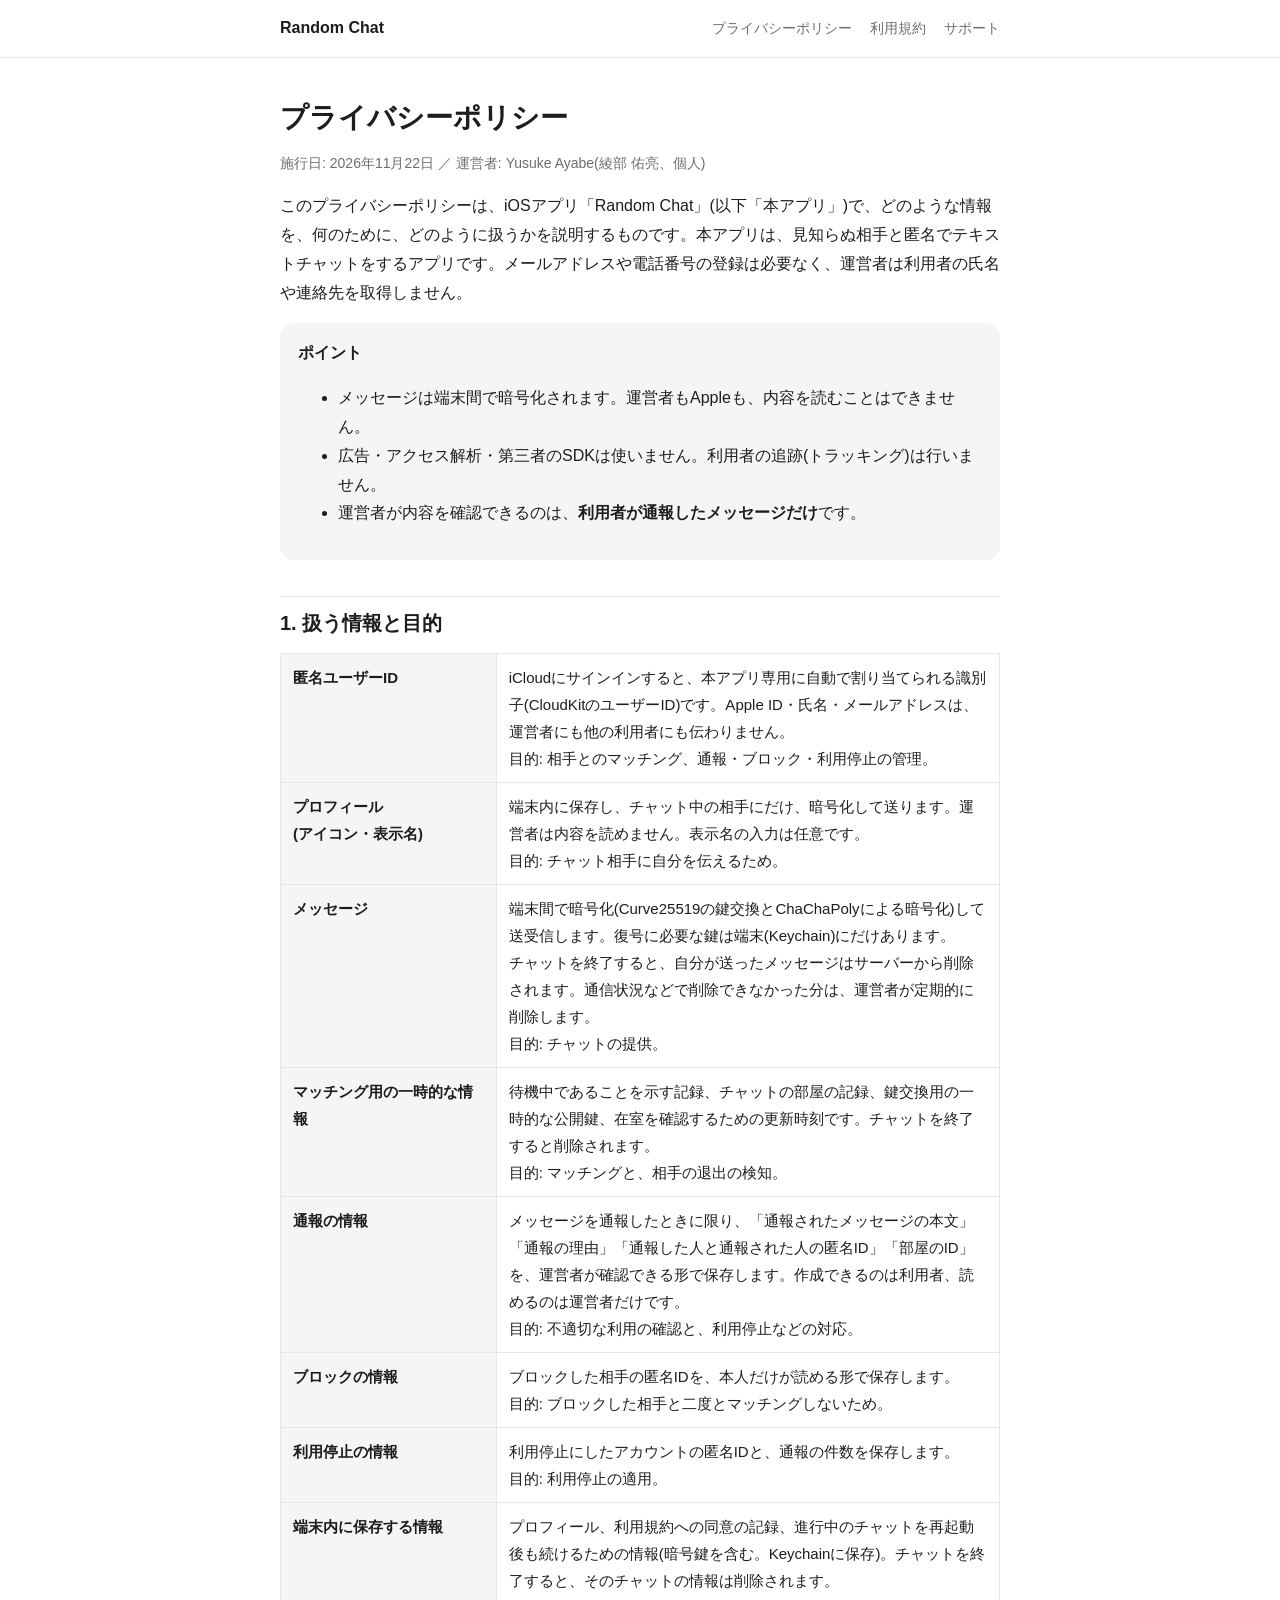
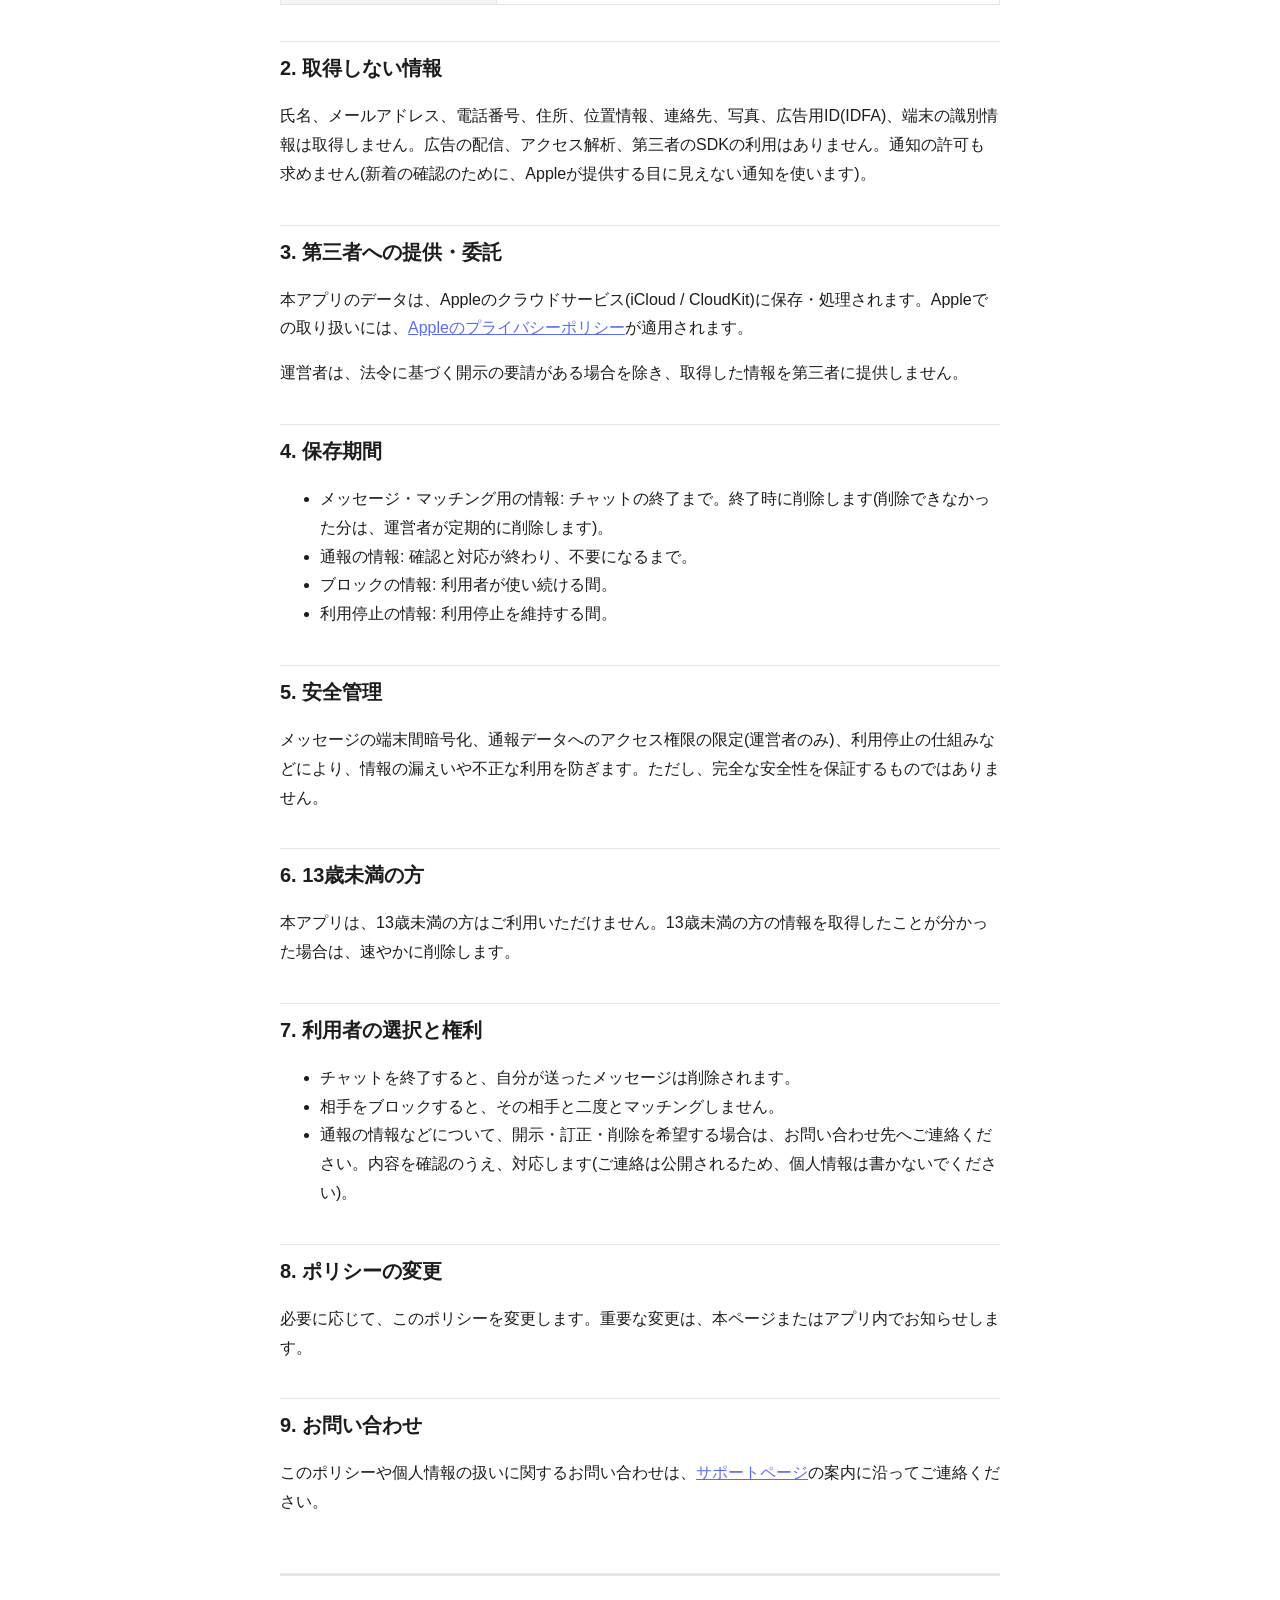
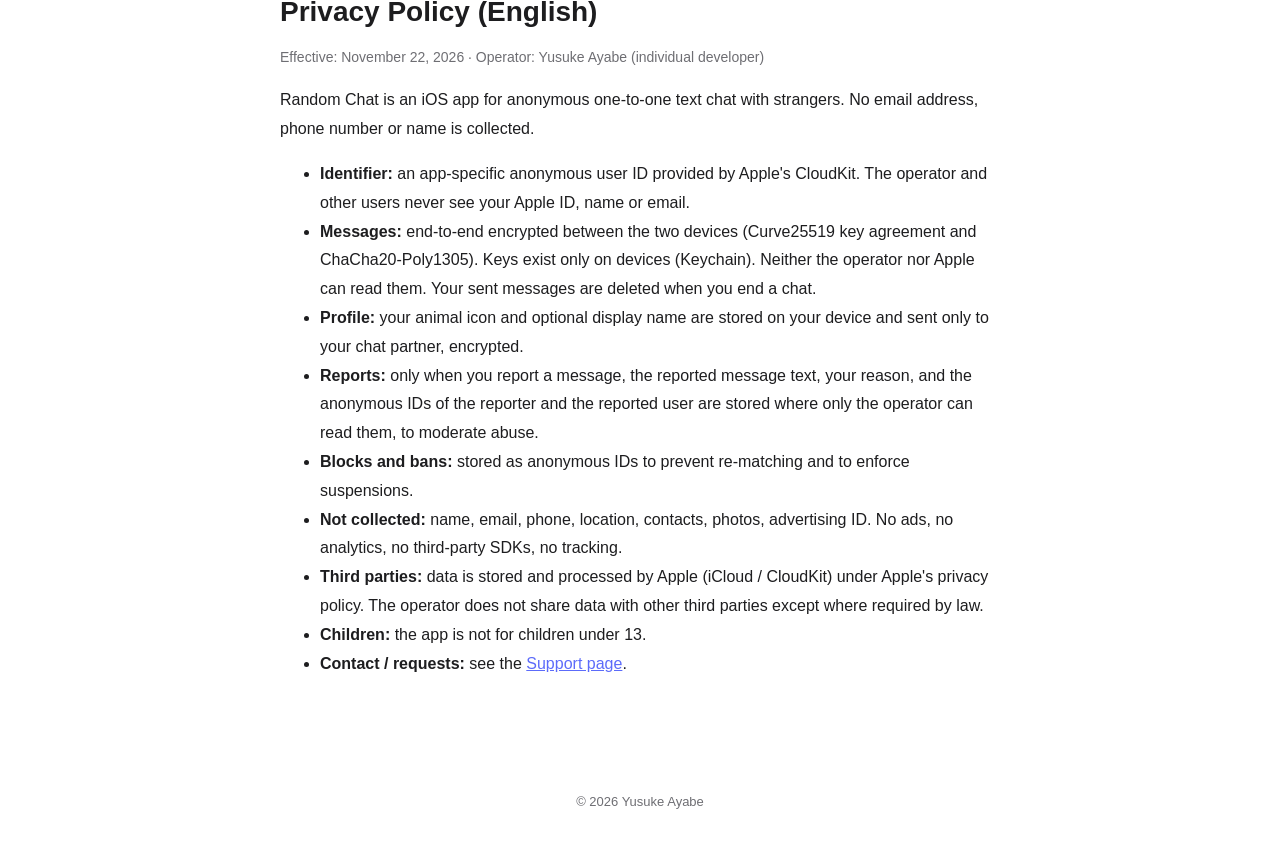
==== privacy.html @ e1337864 "Add privacy policy, terms and support pages" ====
<!doctype html>
<html lang="ja">
<head>
<meta charset="utf-8">
<meta name="viewport" content="width=device-width, initial-scale=1">
<title>プライバシーポリシー | Random Chat</title>
<link rel="stylesheet" href="style.css">
</head>
<body>
<header class="site"><div>
  <a class="brand" href="./">Random Chat</a>
  <a class="nav" href="privacy.html">プライバシーポリシー</a>
  <a class="nav" href="terms.html">利用規約</a>
  <a class="nav" href="support.html">サポート</a>
</div></header>
<main>

<h1>プライバシーポリシー</h1>
<p class="meta">施行日: 2026年11月22日 ／ 運営者: Yusuke Ayabe(綾部 佑亮、個人)</p>

<p>このプライバシーポリシーは、iOSアプリ「Random Chat」(以下「本アプリ」)で、どのような情報を、何のために、どのように扱うかを説明するものです。本アプリは、見知らぬ相手と匿名でテキストチャットをするアプリです。メールアドレスや電話番号の登録は必要なく、運営者は利用者の氏名や連絡先を取得しません。</p>

<div class="card">
<strong>ポイント</strong>
<ul>
<li>メッセージは端末間で暗号化されます。運営者もAppleも、内容を読むことはできません。</li>
<li>広告・アクセス解析・第三者のSDKは使いません。利用者の追跡(トラッキング)は行いません。</li>
<li>運営者が内容を確認できるのは、<strong>利用者が通報したメッセージだけ</strong>です。</li>
</ul>
</div>

<h2>1. 扱う情報と目的</h2>
<table>
<tr><th>匿名ユーザーID</th><td>iCloudにサインインすると、本アプリ専用に自動で割り当てられる識別子(CloudKitのユーザーID)です。Apple ID・氏名・メールアドレスは、運営者にも他の利用者にも伝わりません。<br>目的: 相手とのマッチング、通報・ブロック・利用停止の管理。</td></tr>
<tr><th>プロフィール<br>(アイコン・表示名)</th><td>端末内に保存し、チャット中の相手にだけ、暗号化して送ります。運営者は内容を読めません。表示名の入力は任意です。<br>目的: チャット相手に自分を伝えるため。</td></tr>
<tr><th>メッセージ</th><td>端末間で暗号化(Curve25519の鍵交換とChaChaPolyによる暗号化)して送受信します。復号に必要な鍵は端末(Keychain)にだけあります。<br>チャットを終了すると、自分が送ったメッセージはサーバーから削除されます。通信状況などで削除できなかった分は、運営者が定期的に削除します。<br>目的: チャットの提供。</td></tr>
<tr><th>マッチング用の一時的な情報</th><td>待機中であることを示す記録、チャットの部屋の記録、鍵交換用の一時的な公開鍵、在室を確認するための更新時刻です。チャットを終了すると削除されます。<br>目的: マッチングと、相手の退出の検知。</td></tr>
<tr><th>通報の情報</th><td>メッセージを通報したときに限り、「通報されたメッセージの本文」「通報の理由」「通報した人と通報された人の匿名ID」「部屋のID」を、運営者が確認できる形で保存します。作成できるのは利用者、読めるのは運営者だけです。<br>目的: 不適切な利用の確認と、利用停止などの対応。</td></tr>
<tr><th>ブロックの情報</th><td>ブロックした相手の匿名IDを、本人だけが読める形で保存します。<br>目的: ブロックした相手と二度とマッチングしないため。</td></tr>
<tr><th>利用停止の情報</th><td>利用停止にしたアカウントの匿名IDと、通報の件数を保存します。<br>目的: 利用停止の適用。</td></tr>
<tr><th>端末内に保存する情報</th><td>プロフィール、利用規約への同意の記録、進行中のチャットを再起動後も続けるための情報(暗号鍵を含む。Keychainに保存)。チャットを終了すると、そのチャットの情報は削除されます。</td></tr>
</table>

<h2>2. 取得しない情報</h2>
<p>氏名、メールアドレス、電話番号、住所、位置情報、連絡先、写真、広告用ID(IDFA)、端末の識別情報は取得しません。広告の配信、アクセス解析、第三者のSDKの利用はありません。通知の許可も求めません(新着の確認のために、Appleが提供する目に見えない通知を使います)。</p>

<h2>3. 第三者への提供・委託</h2>
<p>本アプリのデータは、Appleのクラウドサービス(iCloud / CloudKit)に保存・処理されます。Appleでの取り扱いには、<a href="https://www.apple.com/legal/privacy/jp/">Appleのプライバシーポリシー</a>が適用されます。</p>
<p>運営者は、法令に基づく開示の要請がある場合を除き、取得した情報を第三者に提供しません。</p>

<h2>4. 保存期間</h2>
<ul>
<li>メッセージ・マッチング用の情報: チャットの終了まで。終了時に削除します(削除できなかった分は、運営者が定期的に削除します)。</li>
<li>通報の情報: 確認と対応が終わり、不要になるまで。</li>
<li>ブロックの情報: 利用者が使い続ける間。</li>
<li>利用停止の情報: 利用停止を維持する間。</li>
</ul>

<h2>5. 安全管理</h2>
<p>メッセージの端末間暗号化、通報データへのアクセス権限の限定(運営者のみ)、利用停止の仕組みなどにより、情報の漏えいや不正な利用を防ぎます。ただし、完全な安全性を保証するものではありません。</p>

<h2>6. 13歳未満の方</h2>
<p>本アプリは、13歳未満の方はご利用いただけません。13歳未満の方の情報を取得したことが分かった場合は、速やかに削除します。</p>

<h2>7. 利用者の選択と権利</h2>
<ul>
<li>チャットを終了すると、自分が送ったメッセージは削除されます。</li>
<li>相手をブロックすると、その相手と二度とマッチングしません。</li>
<li>通報の情報などについて、開示・訂正・削除を希望する場合は、お問い合わせ先へご連絡ください。内容を確認のうえ、対応します(ご連絡は公開されるため、個人情報は書かないでください)。</li>
</ul>

<h2>8. ポリシーの変更</h2>
<p>必要に応じて、このポリシーを変更します。重要な変更は、本ページまたはアプリ内でお知らせします。</p>

<h2>9. お問い合わせ</h2>
<p>このポリシーや個人情報の扱いに関するお問い合わせは、<a href="support.html">サポートページ</a>の案内に沿ってご連絡ください。</p>

<section class="lang" lang="en">
<h1>Privacy Policy (English)</h1>
<p class="meta">Effective: November 22, 2026 · Operator: Yusuke Ayabe (individual developer)</p>
<p>Random Chat is an iOS app for anonymous one-to-one text chat with strangers. No email address, phone number or name is collected.</p>
<ul>
<li><strong>Identifier:</strong> an app-specific anonymous user ID provided by Apple's CloudKit. The operator and other users never see your Apple ID, name or email.</li>
<li><strong>Messages:</strong> end-to-end encrypted between the two devices (Curve25519 key agreement and ChaCha20-Poly1305). Keys exist only on devices (Keychain). Neither the operator nor Apple can read them. Your sent messages are deleted when you end a chat.</li>
<li><strong>Profile:</strong> your animal icon and optional display name are stored on your device and sent only to your chat partner, encrypted.</li>
<li><strong>Reports:</strong> only when you report a message, the reported message text, your reason, and the anonymous IDs of the reporter and the reported user are stored where only the operator can read them, to moderate abuse.</li>
<li><strong>Blocks and bans:</strong> stored as anonymous IDs to prevent re-matching and to enforce suspensions.</li>
<li><strong>Not collected:</strong> name, email, phone, location, contacts, photos, advertising ID. No ads, no analytics, no third-party SDKs, no tracking.</li>
<li><strong>Third parties:</strong> data is stored and processed by Apple (iCloud / CloudKit) under Apple's privacy policy. The operator does not share data with other third parties except where required by law.</li>
<li><strong>Children:</strong> the app is not for children under 13.</li>
<li><strong>Contact / requests:</strong> see the <a href="support.html">Support page</a>.</li>
</ul>
</section>

</main>
<footer>© 2026 Yusuke Ayabe</footer>
</body>
</html>
---- style.css ----
:root {
  --bg: #ffffff; --fg: #1d1d1f; --muted: #6e6e73; --line: #e5e5ea; --card: #f5f5f7;
  --accent: #5c6bfa;
}
@media (prefers-color-scheme: dark) {
  :root { --bg: #0e0e12; --fg: #f2f2f7; --muted: #9a9aa3; --line: #2a2a33; --card: #17171d; --accent: #8c96ff; }
}
* { box-sizing: border-box; }
body {
  margin: 0; background: var(--bg); color: var(--fg); line-height: 1.8;
  font: 16px/1.8 -apple-system, BlinkMacSystemFont, "Hiragino Sans", "Hiragino Kaku Gothic ProN", "Noto Sans JP", sans-serif;
}
main { max-width: 760px; margin: 0 auto; padding: 32px 20px 72px; }
header.site { border-bottom: 1px solid var(--line); }
header.site div { max-width: 760px; margin: 0 auto; padding: 14px 20px; display: flex; gap: 18px; align-items: center; flex-wrap: wrap; }
header.site a { color: var(--fg); text-decoration: none; font-weight: 600; }
header.site a.brand { margin-right: auto; }
header.site a.nav { font-weight: 400; color: var(--muted); font-size: 14px; }
h1 { font-size: 28px; line-height: 1.4; margin: 8px 0 4px; }
h2 { font-size: 20px; margin: 36px 0 8px; padding-top: 8px; border-top: 1px solid var(--line); }
h3 { font-size: 16px; margin: 20px 0 4px; }
p, li { color: var(--fg); }
.meta { color: var(--muted); font-size: 14px; }
a { color: var(--accent); }
table { width: 100%; border-collapse: collapse; margin: 12px 0; font-size: 15px; }
th, td { text-align: left; vertical-align: top; padding: 10px 12px; border: 1px solid var(--line); }
th { background: var(--card); width: 30%; }
.card { background: var(--card); border-radius: 14px; padding: 16px 18px; margin: 16px 0; }
.lang { margin-top: 56px; padding-top: 8px; border-top: 3px solid var(--line); }
footer { color: var(--muted); font-size: 13px; text-align: center; padding: 24px 20px 48px; }
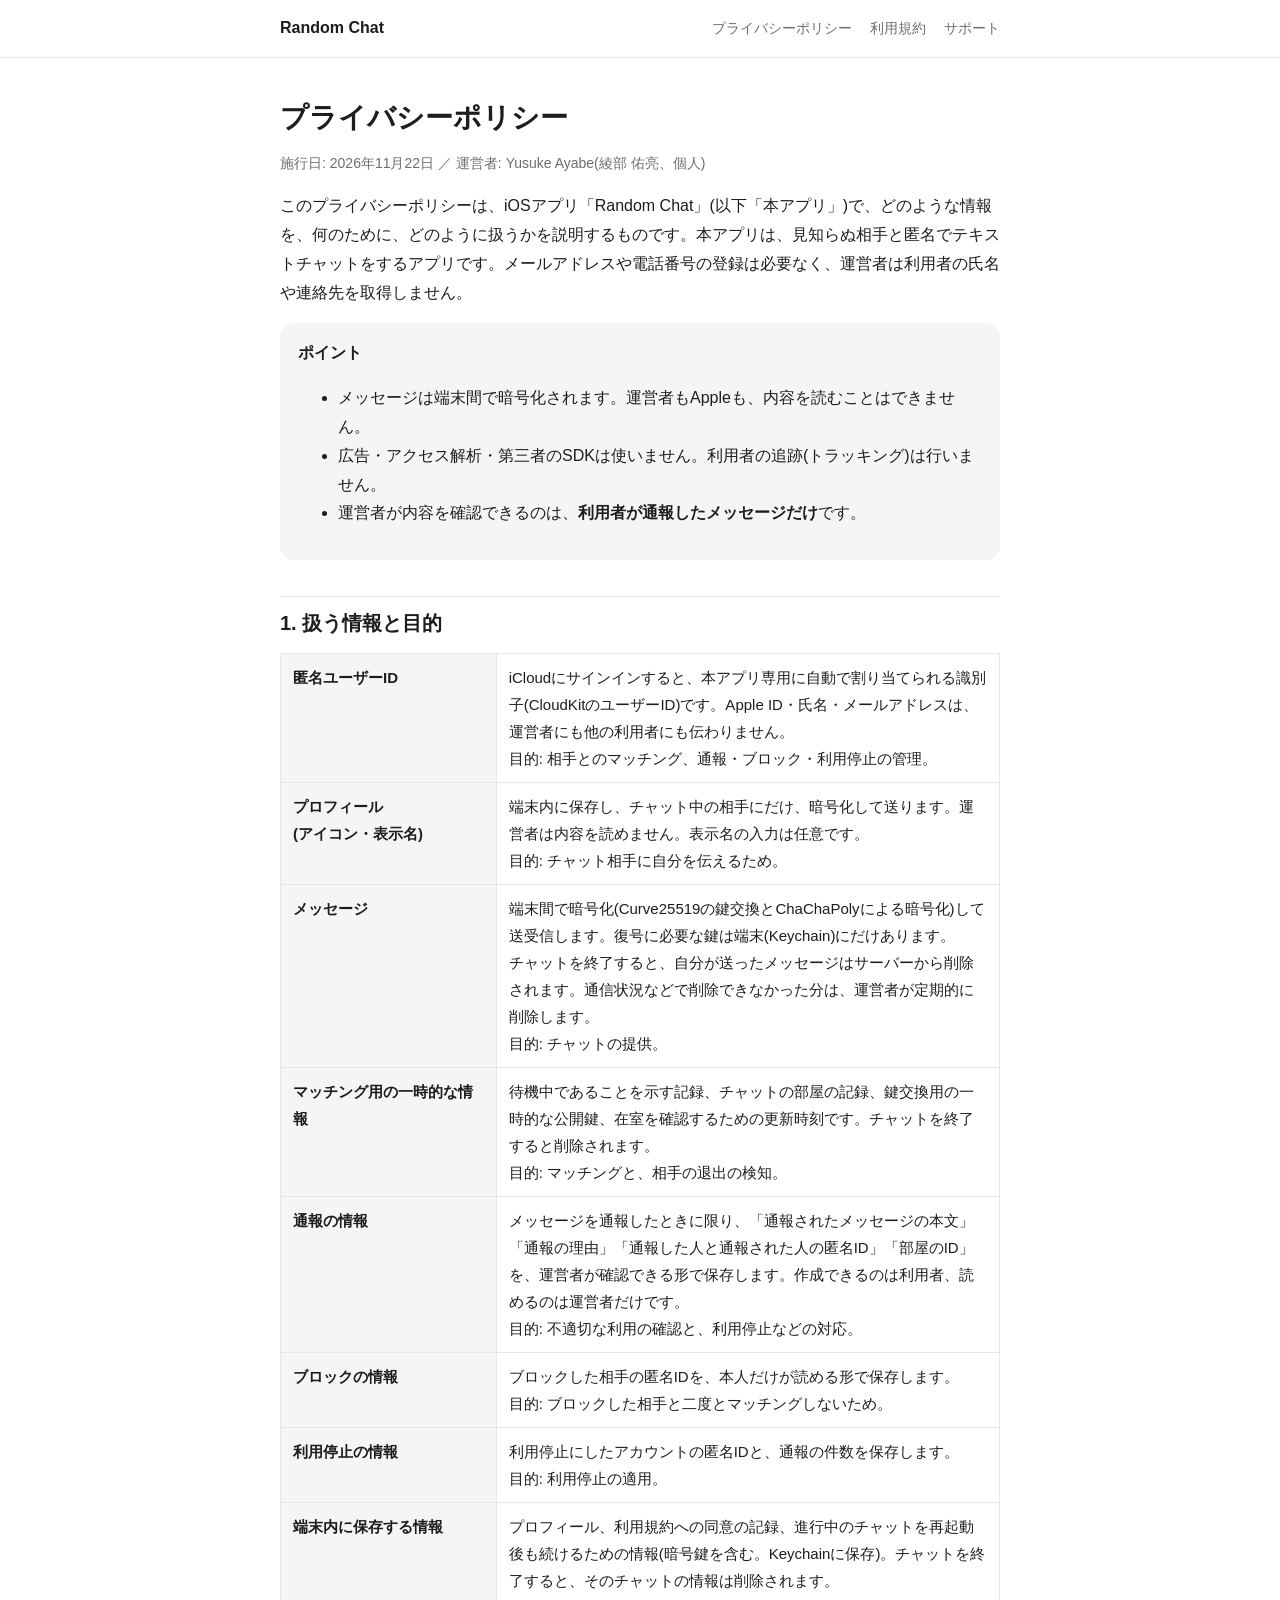
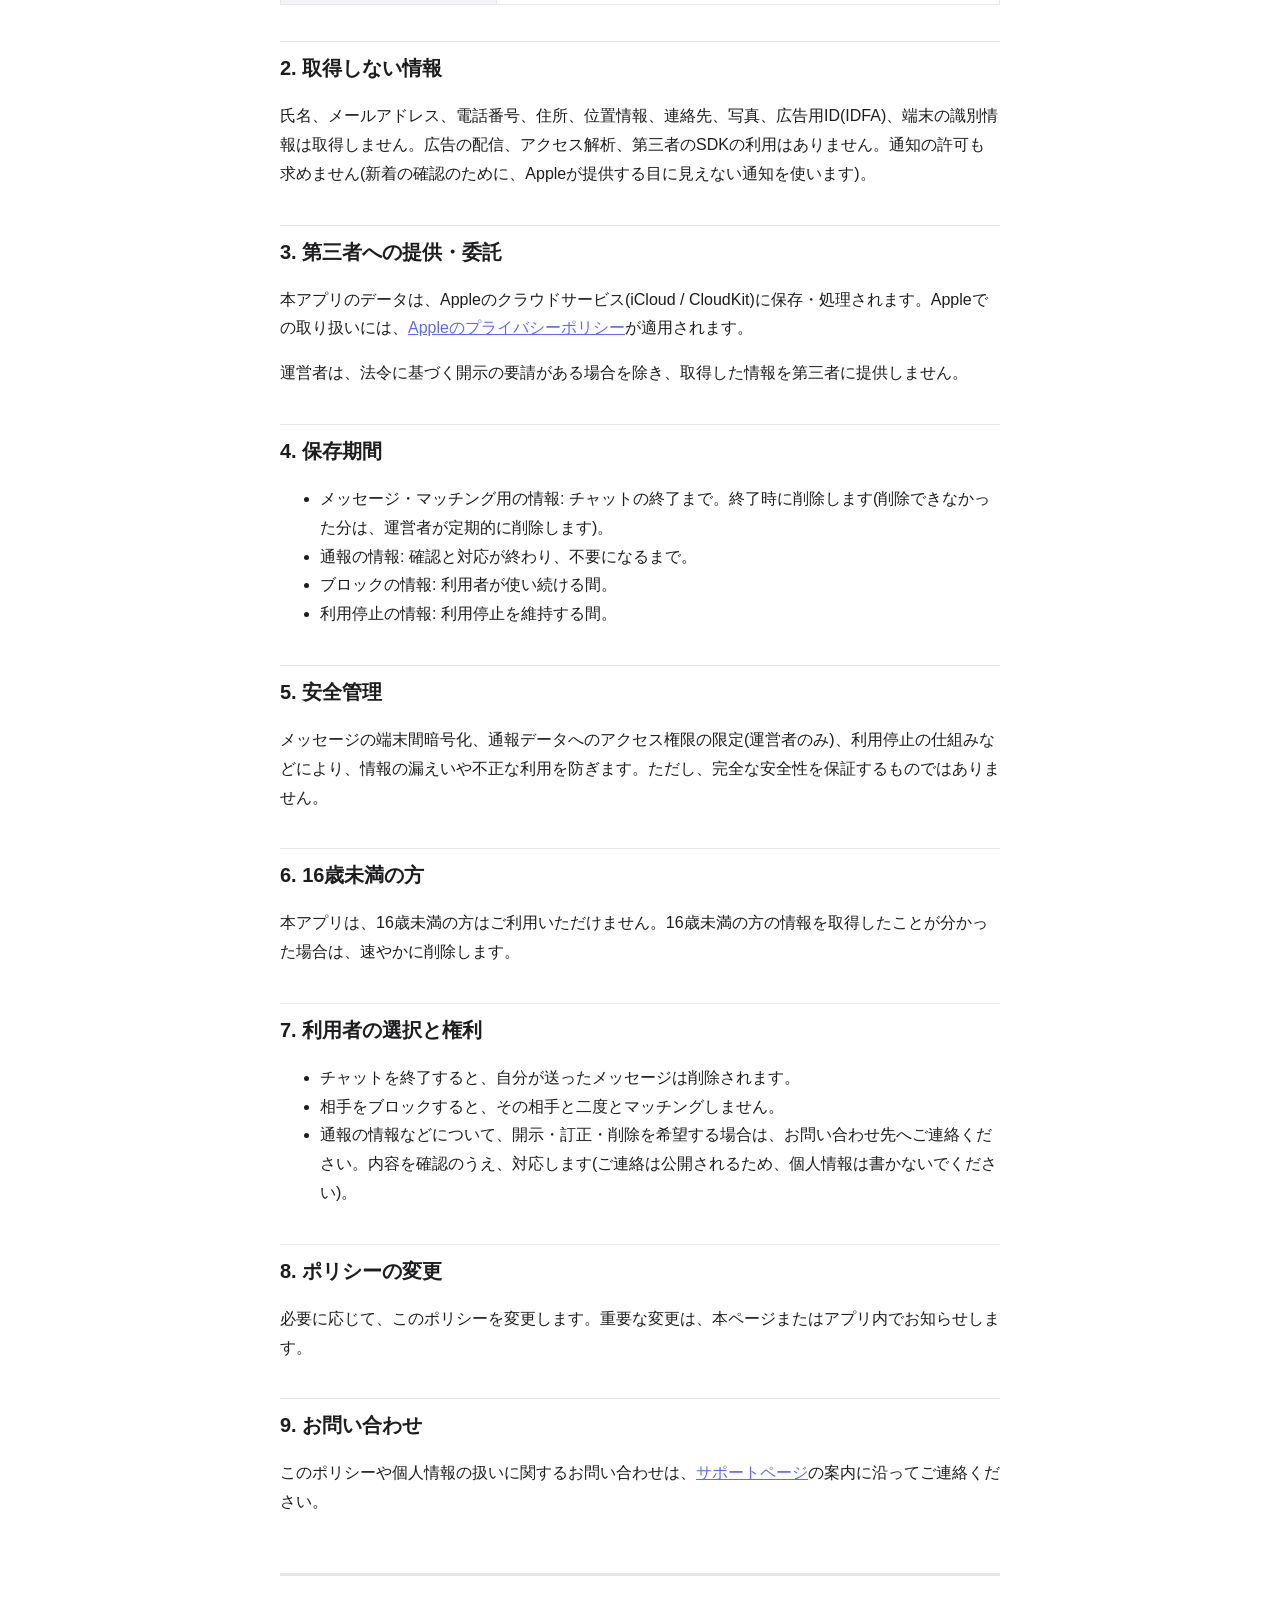
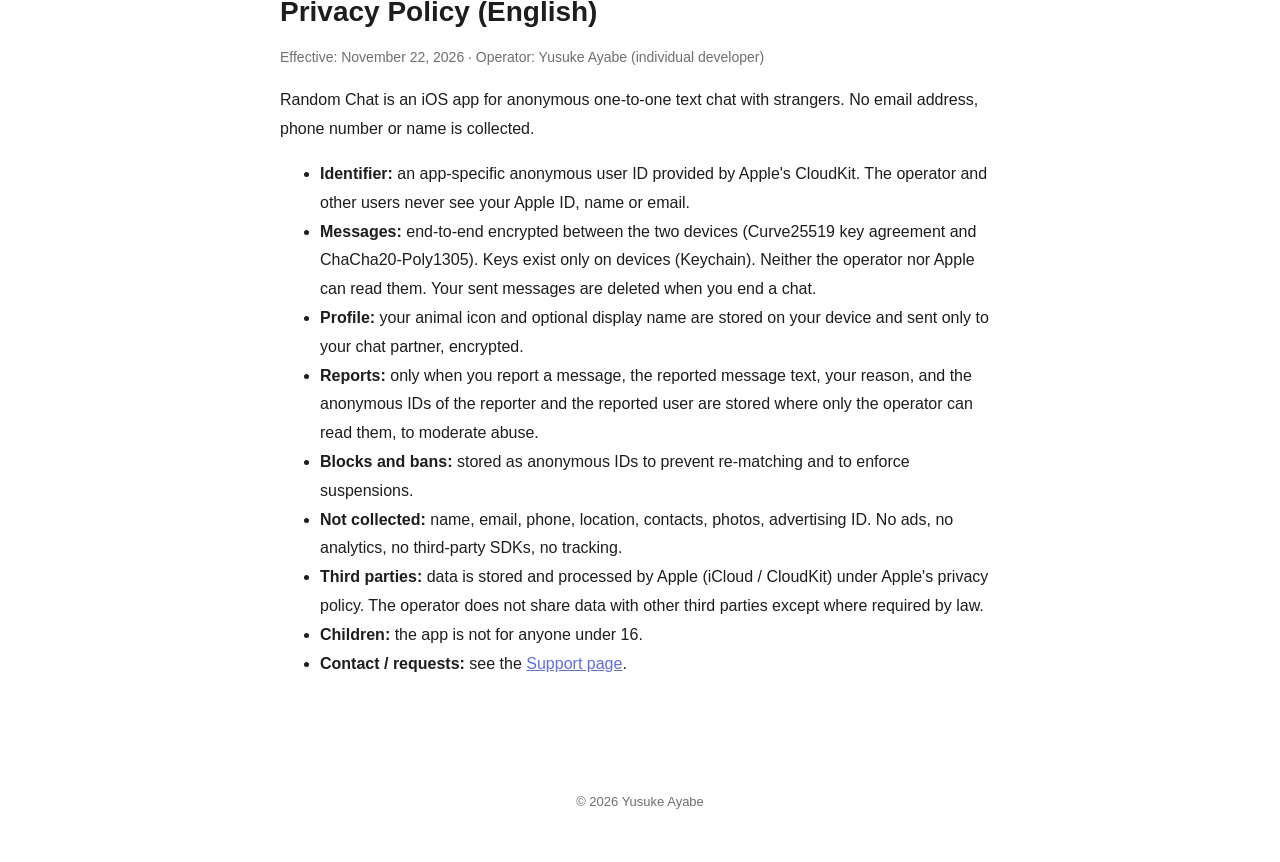
==== commit c2b870c5: "Raise the minimum age to 16" ====
--- a/privacy.html
+++ b/privacy.html
@@ -59,8 +59,8 @@
 <h2>5. 安全管理</h2>
 <p>メッセージの端末間暗号化、通報データへのアクセス権限の限定(運営者のみ)、利用停止の仕組みなどにより、情報の漏えいや不正な利用を防ぎます。ただし、完全な安全性を保証するものではありません。</p>
 
-<h2>6. 13歳未満の方</h2>
-<p>本アプリは、13歳未満の方はご利用いただけません。13歳未満の方の情報を取得したことが分かった場合は、速やかに削除します。</p>
+<h2>6. 16歳未満の方</h2>
+<p>本アプリは、16歳未満の方はご利用いただけません。16歳未満の方の情報を取得したことが分かった場合は、速やかに削除します。</p>
 
 <h2>7. 利用者の選択と権利</h2>
 <ul>
@@ -87,7 +87,7 @@
 <li><strong>Blocks and bans:</strong> stored as anonymous IDs to prevent re-matching and to enforce suspensions.</li>
 <li><strong>Not collected:</strong> name, email, phone, location, contacts, photos, advertising ID. No ads, no analytics, no third-party SDKs, no tracking.</li>
 <li><strong>Third parties:</strong> data is stored and processed by Apple (iCloud / CloudKit) under Apple's privacy policy. The operator does not share data with other third parties except where required by law.</li>
-<li><strong>Children:</strong> the app is not for children under 13.</li>
+<li><strong>Children:</strong> the app is not for anyone under 16.</li>
 <li><strong>Contact / requests:</strong> see the <a href="support.html">Support page</a>.</li>
 </ul>
 </section>
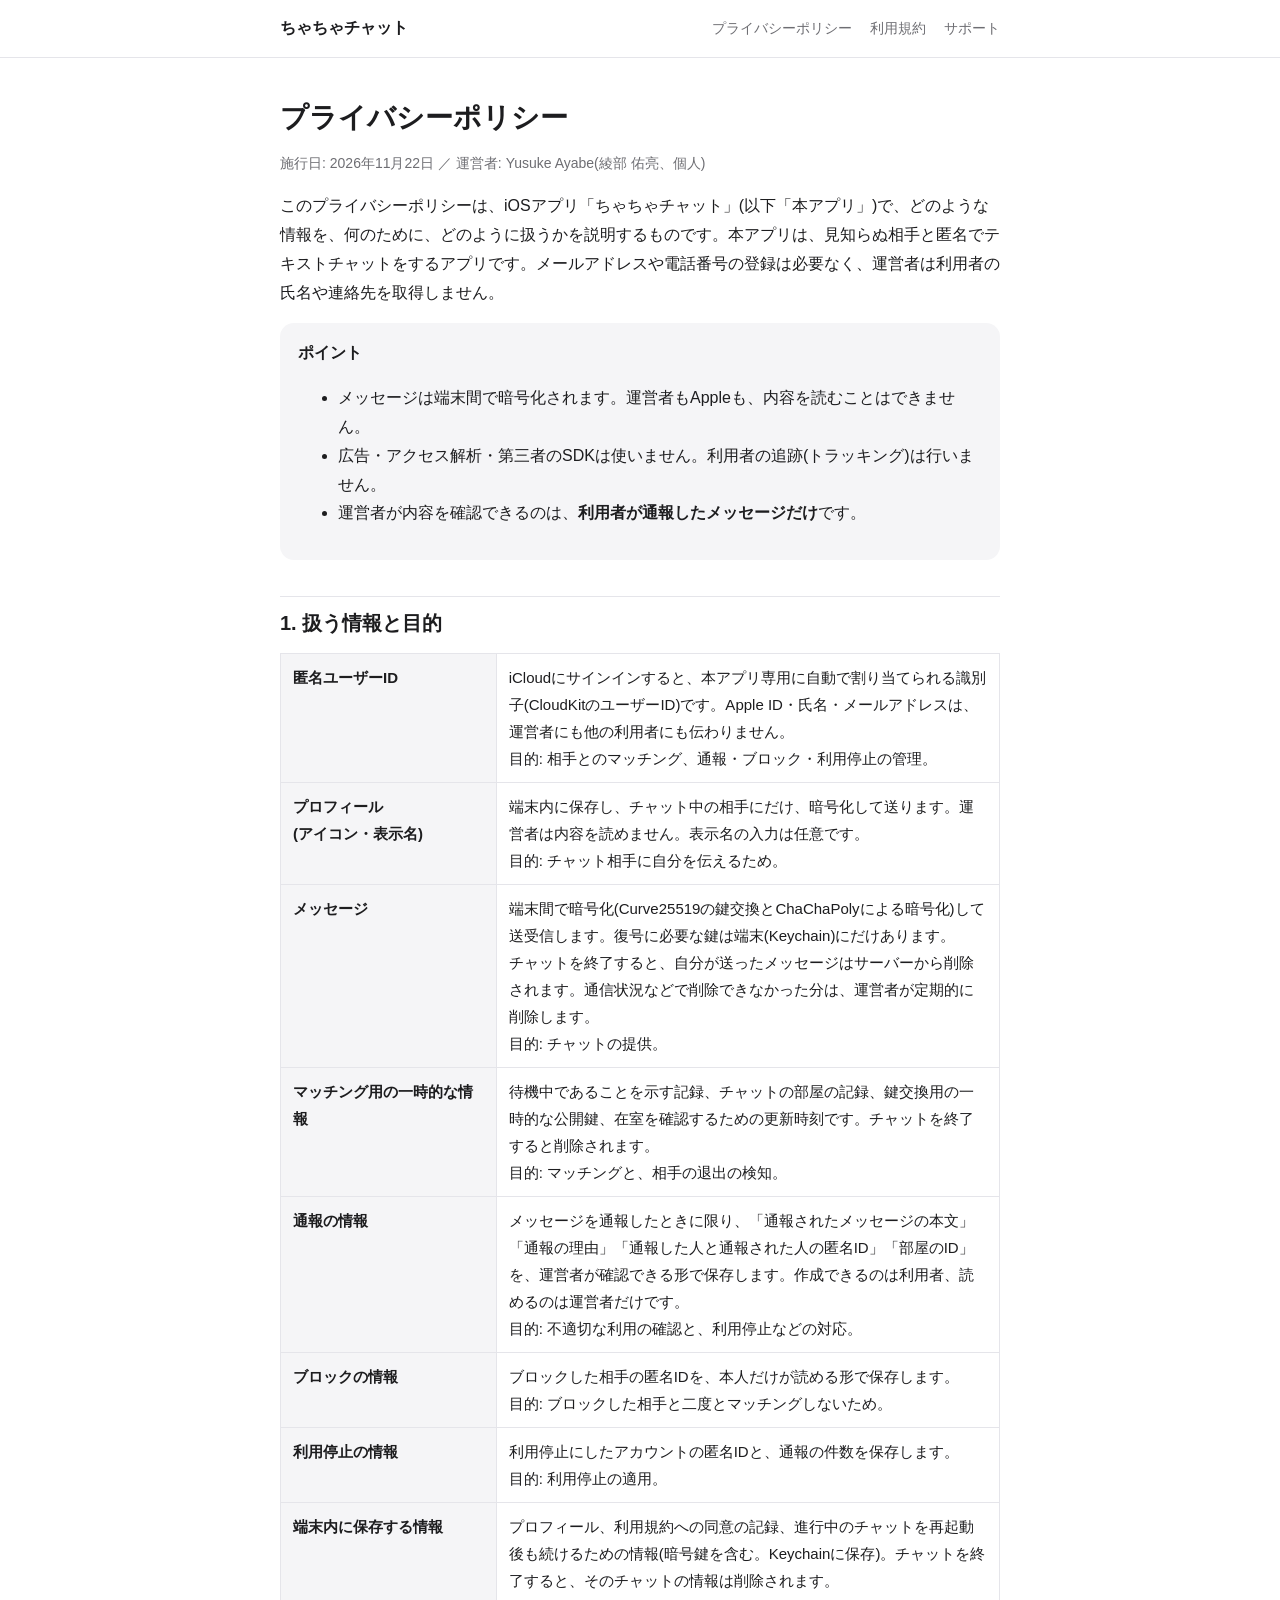
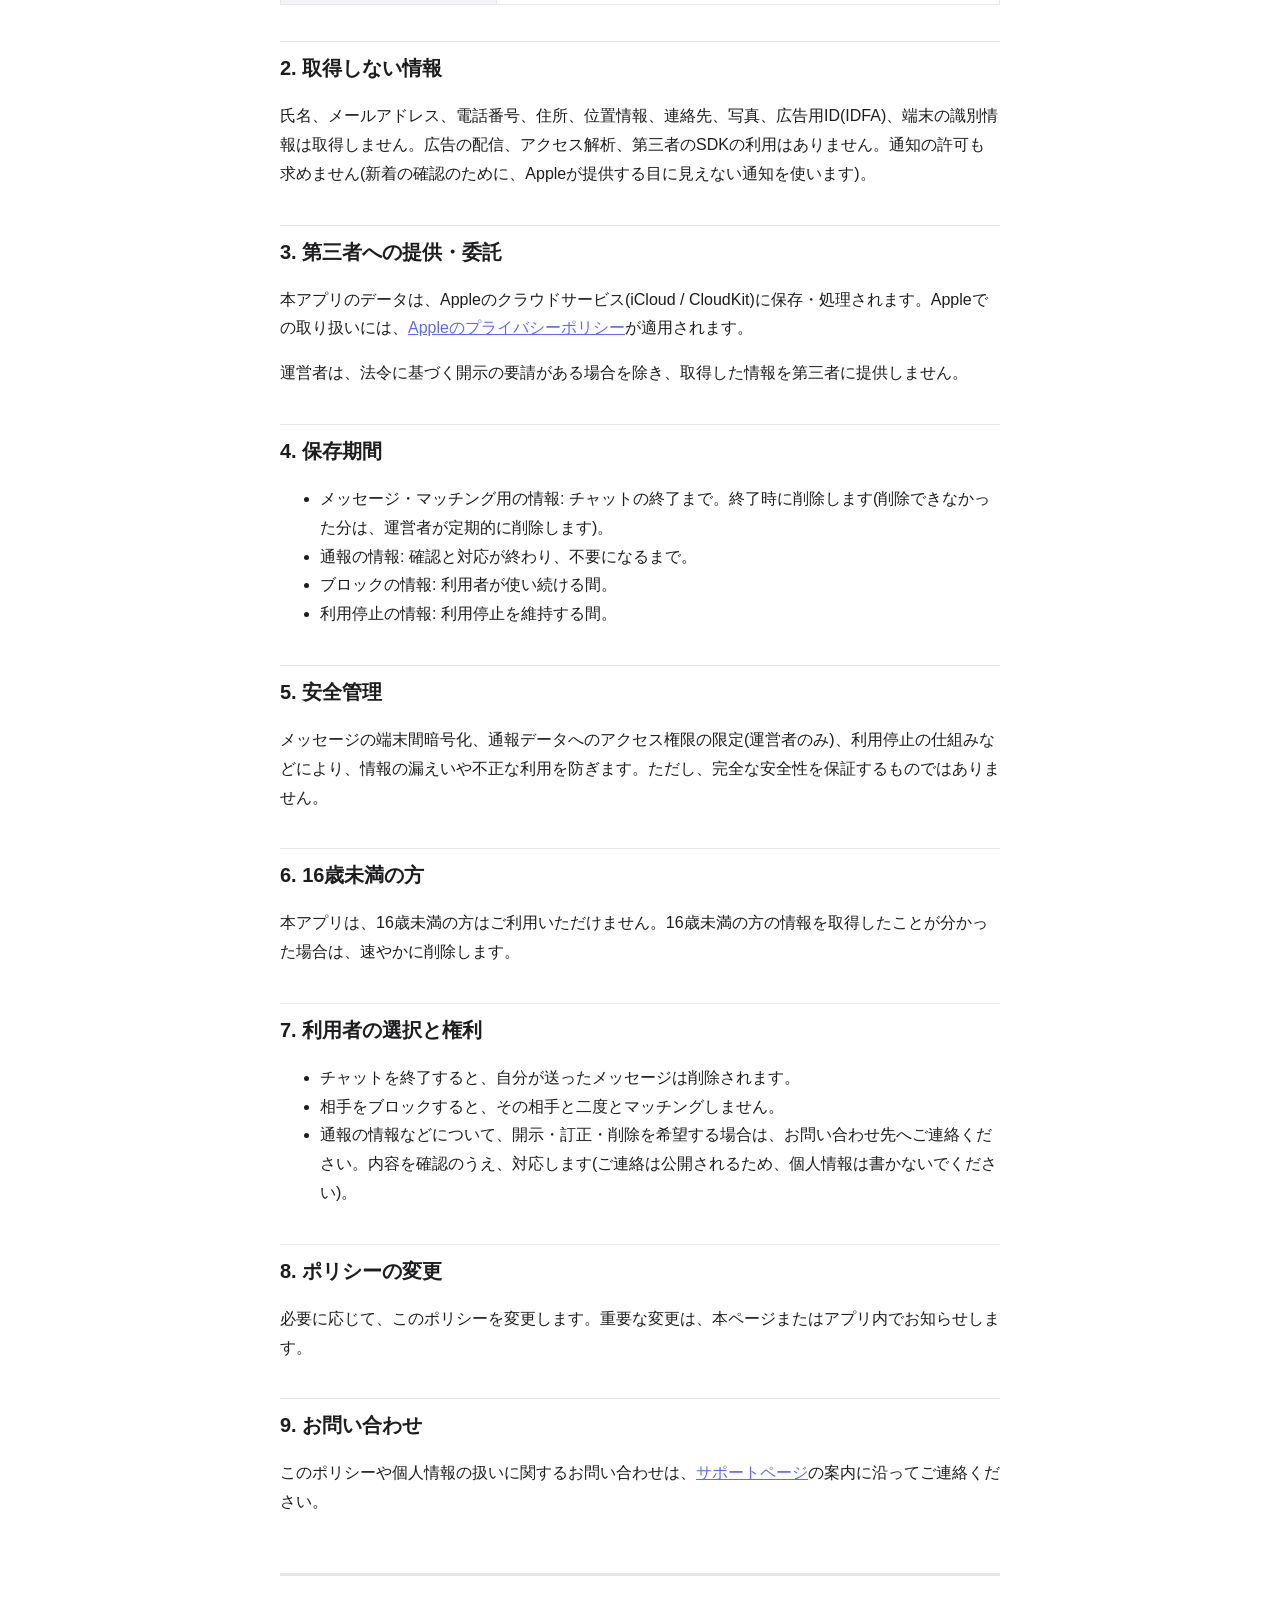
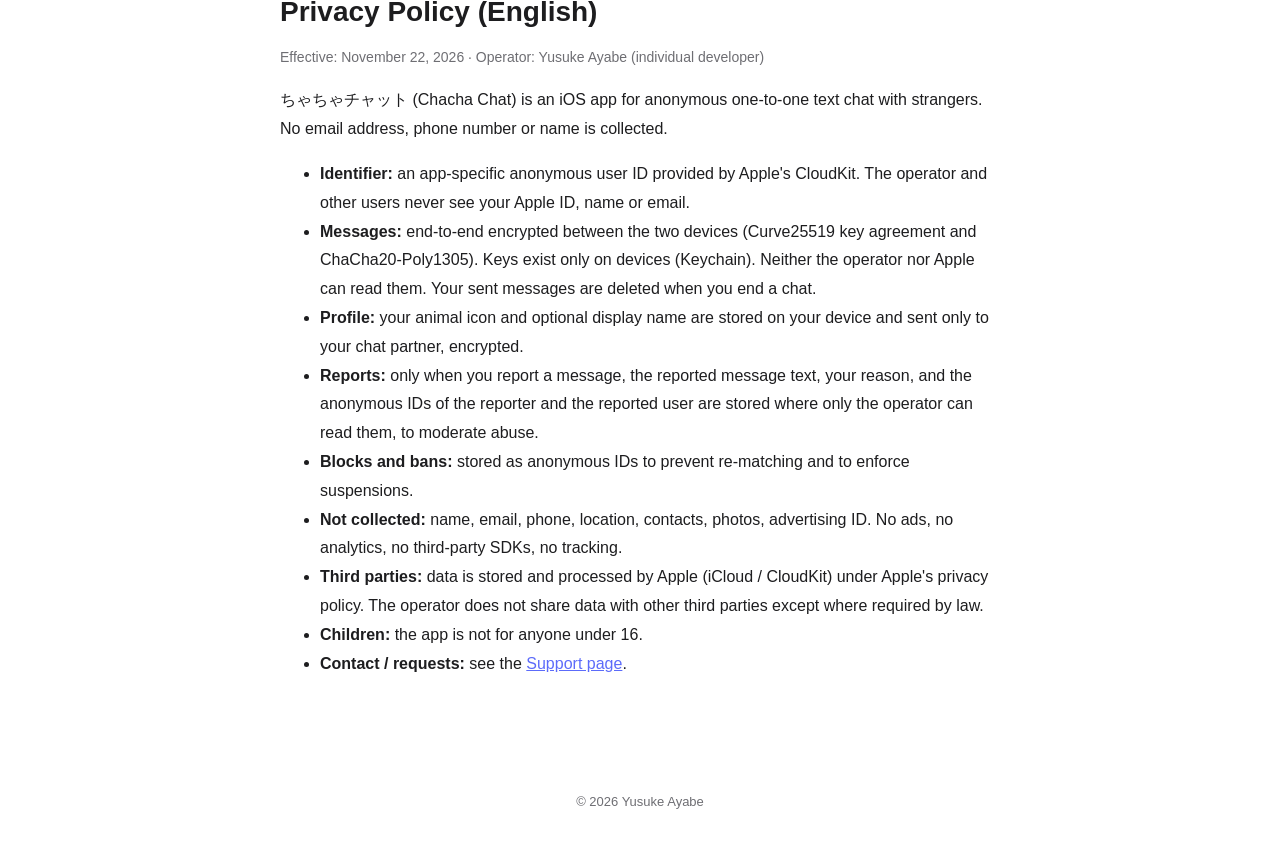
==== commit 534f3b31: "Rename the app to ちゃちゃチャット" ====
--- a/privacy.html
+++ b/privacy.html
@@ -3,12 +3,12 @@
 <head>
 <meta charset="utf-8">
 <meta name="viewport" content="width=device-width, initial-scale=1">
-<title>プライバシーポリシー | Random Chat</title>
+<title>プライバシーポリシー | ちゃちゃチャット</title>
 <link rel="stylesheet" href="style.css">
 </head>
 <body>
 <header class="site"><div>
-  <a class="brand" href="./">Random Chat</a>
+  <a class="brand" href="./">ちゃちゃチャット</a>
   <a class="nav" href="privacy.html">プライバシーポリシー</a>
   <a class="nav" href="terms.html">利用規約</a>
   <a class="nav" href="support.html">サポート</a>
@@ -18,7 +18,7 @@
 <h1>プライバシーポリシー</h1>
 <p class="meta">施行日: 2026年11月22日 ／ 運営者: Yusuke Ayabe(綾部 佑亮、個人)</p>
 
-<p>このプライバシーポリシーは、iOSアプリ「Random Chat」(以下「本アプリ」)で、どのような情報を、何のために、どのように扱うかを説明するものです。本アプリは、見知らぬ相手と匿名でテキストチャットをするアプリです。メールアドレスや電話番号の登録は必要なく、運営者は利用者の氏名や連絡先を取得しません。</p>
+<p>このプライバシーポリシーは、iOSアプリ「ちゃちゃチャット」(以下「本アプリ」)で、どのような情報を、何のために、どのように扱うかを説明するものです。本アプリは、見知らぬ相手と匿名でテキストチャットをするアプリです。メールアドレスや電話番号の登録は必要なく、運営者は利用者の氏名や連絡先を取得しません。</p>
 
 <div class="card">
 <strong>ポイント</strong>
@@ -78,7 +78,7 @@
 <section class="lang" lang="en">
 <h1>Privacy Policy (English)</h1>
 <p class="meta">Effective: November 22, 2026 · Operator: Yusuke Ayabe (individual developer)</p>
-<p>Random Chat is an iOS app for anonymous one-to-one text chat with strangers. No email address, phone number or name is collected.</p>
+<p>ちゃちゃチャット (Chacha Chat) is an iOS app for anonymous one-to-one text chat with strangers. No email address, phone number or name is collected.</p>
 <ul>
 <li><strong>Identifier:</strong> an app-specific anonymous user ID provided by Apple's CloudKit. The operator and other users never see your Apple ID, name or email.</li>
 <li><strong>Messages:</strong> end-to-end encrypted between the two devices (Curve25519 key agreement and ChaCha20-Poly1305). Keys exist only on devices (Keychain). Neither the operator nor Apple can read them. Your sent messages are deleted when you end a chat.</li>
